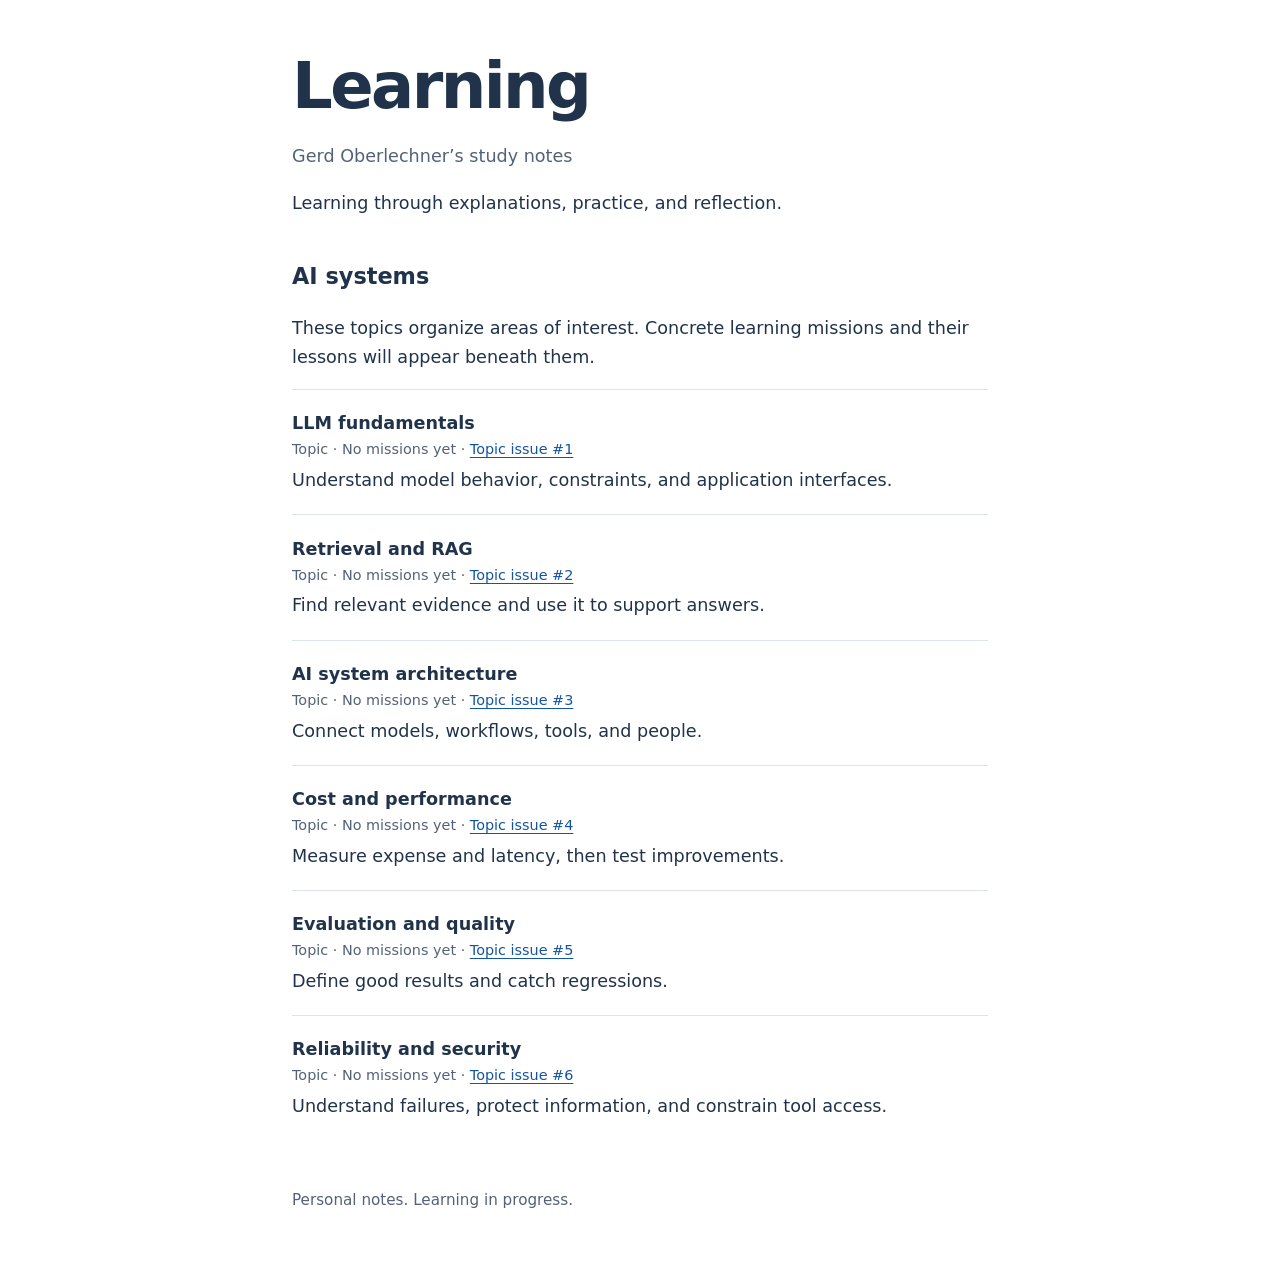
==== docs/index.html @ f7fe93d5 "Separate topics from learning missions" ====
<!doctype html>
<html lang="en">
<head>
  <meta charset="utf-8">
  <meta name="viewport" content="width=device-width, initial-scale=1">
  <meta name="description" content="Gerd’s personal learning missions, interactive lessons, and reference materials.">
  <title>Learning — Gerd Oberlechner</title>
  <style>
    :root { color-scheme: light; --ink: #20334b; --link: #1454a0; --muted: #536278; --line: #dce4ed; --paper: #ffffff; }
    * { box-sizing: border-box; }
    body { margin: 0; background: var(--paper); color: var(--ink); font: 1.1rem/1.65 system-ui, sans-serif; }
    main { max-width: 46rem; margin: auto; padding: 3rem 1.25rem; }
    h1 { margin: 0; font-size: clamp(2.5rem, 8vw, 4rem); line-height: 1.2; letter-spacing: -.04em; }
    h2 { margin-top: 2.5rem; font-size: 1.4rem; }
    p { max-width: 65ch; }
    .byline, .status, footer { color: var(--muted); }
    ul { list-style: none; padding: 0; }
    li { padding: 1.2rem 0; border-top: 1px solid var(--line); }
    li p { margin: .25rem 0 0; }
    .status { display: block; font-size: .9rem; }
    a { color: var(--link); text-underline-offset: .2em; }
    a:hover { text-decoration-thickness: 2px; }
    a:focus-visible { outline: 3px solid var(--link); outline-offset: 4px; }
    footer { margin-top: 3rem; font-size: .95rem; }
  </style>
</head>
<body>
  <main>
    <header>
      <h1>Learning</h1>
      <p class="byline">Gerd Oberlechner’s study notes</p>
      <p>Learning through explanations, practice, and reflection.</p>
    </header>
    <section aria-labelledby="topics">
      <h2 id="topics">AI systems</h2>
      <p>These topics organize areas of interest. Concrete learning missions and their lessons will appear beneath them.</p>
      <ul>
        <li><strong>LLM fundamentals</strong><span class="status">Topic · No missions yet · <a href="https://github.com/geoberle/learning/issues/1">Topic issue #1</a></span><p>Understand model behavior, constraints, and application interfaces.</p></li>
        <li><strong>Retrieval and RAG</strong><span class="status">Topic · No missions yet · <a href="https://github.com/geoberle/learning/issues/2">Topic issue #2</a></span><p>Find relevant evidence and use it to support answers.</p></li>
        <li><strong>AI system architecture</strong><span class="status">Topic · No missions yet · <a href="https://github.com/geoberle/learning/issues/3">Topic issue #3</a></span><p>Connect models, workflows, tools, and people.</p></li>
        <li><strong>Cost and performance</strong><span class="status">Topic · No missions yet · <a href="https://github.com/geoberle/learning/issues/4">Topic issue #4</a></span><p>Measure expense and latency, then test improvements.</p></li>
        <li><strong>Evaluation and quality</strong><span class="status">Topic · No missions yet · <a href="https://github.com/geoberle/learning/issues/5">Topic issue #5</a></span><p>Define good results and catch regressions.</p></li>
        <li><strong>Reliability and security</strong><span class="status">Topic · No missions yet · <a href="https://github.com/geoberle/learning/issues/6">Topic issue #6</a></span><p>Understand failures, protect information, and constrain tool access.</p></li>
      </ul>
    </section>
    <footer>Personal notes. Learning in progress.</footer>
  </main>
</body>
</html>
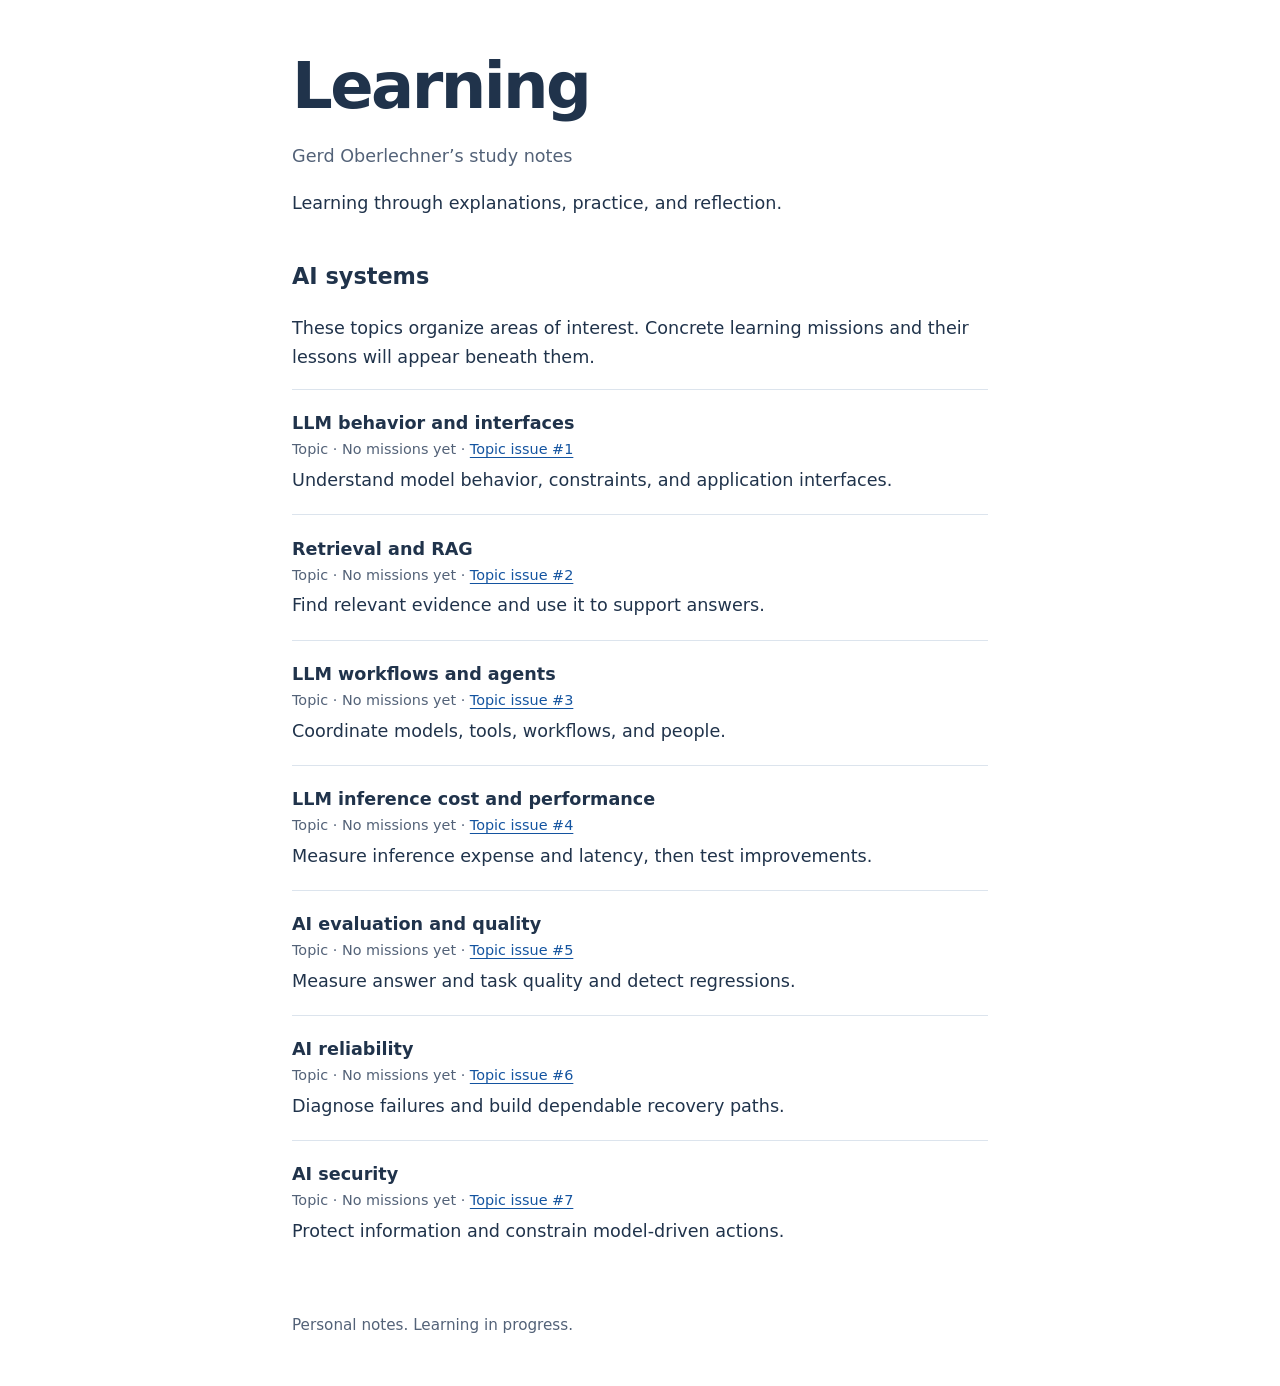
==== commit 8c351ab1: "Sharpen learning topics and separate reliability from security" ====
--- a/docs/index.html
+++ b/docs/index.html
@@ -35,12 +35,13 @@
       <h2 id="topics">AI systems</h2>
       <p>These topics organize areas of interest. Concrete learning missions and their lessons will appear beneath them.</p>
       <ul>
-        <li><strong>LLM fundamentals</strong><span class="status">Topic · No missions yet · <a href="https://github.com/geoberle/learning/issues/1">Topic issue #1</a></span><p>Understand model behavior, constraints, and application interfaces.</p></li>
+        <li><strong>LLM behavior and interfaces</strong><span class="status">Topic · No missions yet · <a href="https://github.com/geoberle/learning/issues/1">Topic issue #1</a></span><p>Understand model behavior, constraints, and application interfaces.</p></li>
         <li><strong>Retrieval and RAG</strong><span class="status">Topic · No missions yet · <a href="https://github.com/geoberle/learning/issues/2">Topic issue #2</a></span><p>Find relevant evidence and use it to support answers.</p></li>
-        <li><strong>AI system architecture</strong><span class="status">Topic · No missions yet · <a href="https://github.com/geoberle/learning/issues/3">Topic issue #3</a></span><p>Connect models, workflows, tools, and people.</p></li>
-        <li><strong>Cost and performance</strong><span class="status">Topic · No missions yet · <a href="https://github.com/geoberle/learning/issues/4">Topic issue #4</a></span><p>Measure expense and latency, then test improvements.</p></li>
-        <li><strong>Evaluation and quality</strong><span class="status">Topic · No missions yet · <a href="https://github.com/geoberle/learning/issues/5">Topic issue #5</a></span><p>Define good results and catch regressions.</p></li>
-        <li><strong>Reliability and security</strong><span class="status">Topic · No missions yet · <a href="https://github.com/geoberle/learning/issues/6">Topic issue #6</a></span><p>Understand failures, protect information, and constrain tool access.</p></li>
+        <li><strong>LLM workflows and agents</strong><span class="status">Topic · No missions yet · <a href="https://github.com/geoberle/learning/issues/3">Topic issue #3</a></span><p>Coordinate models, tools, workflows, and people.</p></li>
+        <li><strong>LLM inference cost and performance</strong><span class="status">Topic · No missions yet · <a href="https://github.com/geoberle/learning/issues/4">Topic issue #4</a></span><p>Measure inference expense and latency, then test improvements.</p></li>
+        <li><strong>AI evaluation and quality</strong><span class="status">Topic · No missions yet · <a href="https://github.com/geoberle/learning/issues/5">Topic issue #5</a></span><p>Measure answer and task quality and detect regressions.</p></li>
+        <li><strong>AI reliability</strong><span class="status">Topic · No missions yet · <a href="https://github.com/geoberle/learning/issues/6">Topic issue #6</a></span><p>Diagnose failures and build dependable recovery paths.</p></li>
+        <li><strong>AI security</strong><span class="status">Topic · No missions yet · <a href="https://github.com/geoberle/learning/issues/7">Topic issue #7</a></span><p>Protect information and constrain model-driven actions.</p></li>
       </ul>
     </section>
     <footer>Personal notes. Learning in progress.</footer>
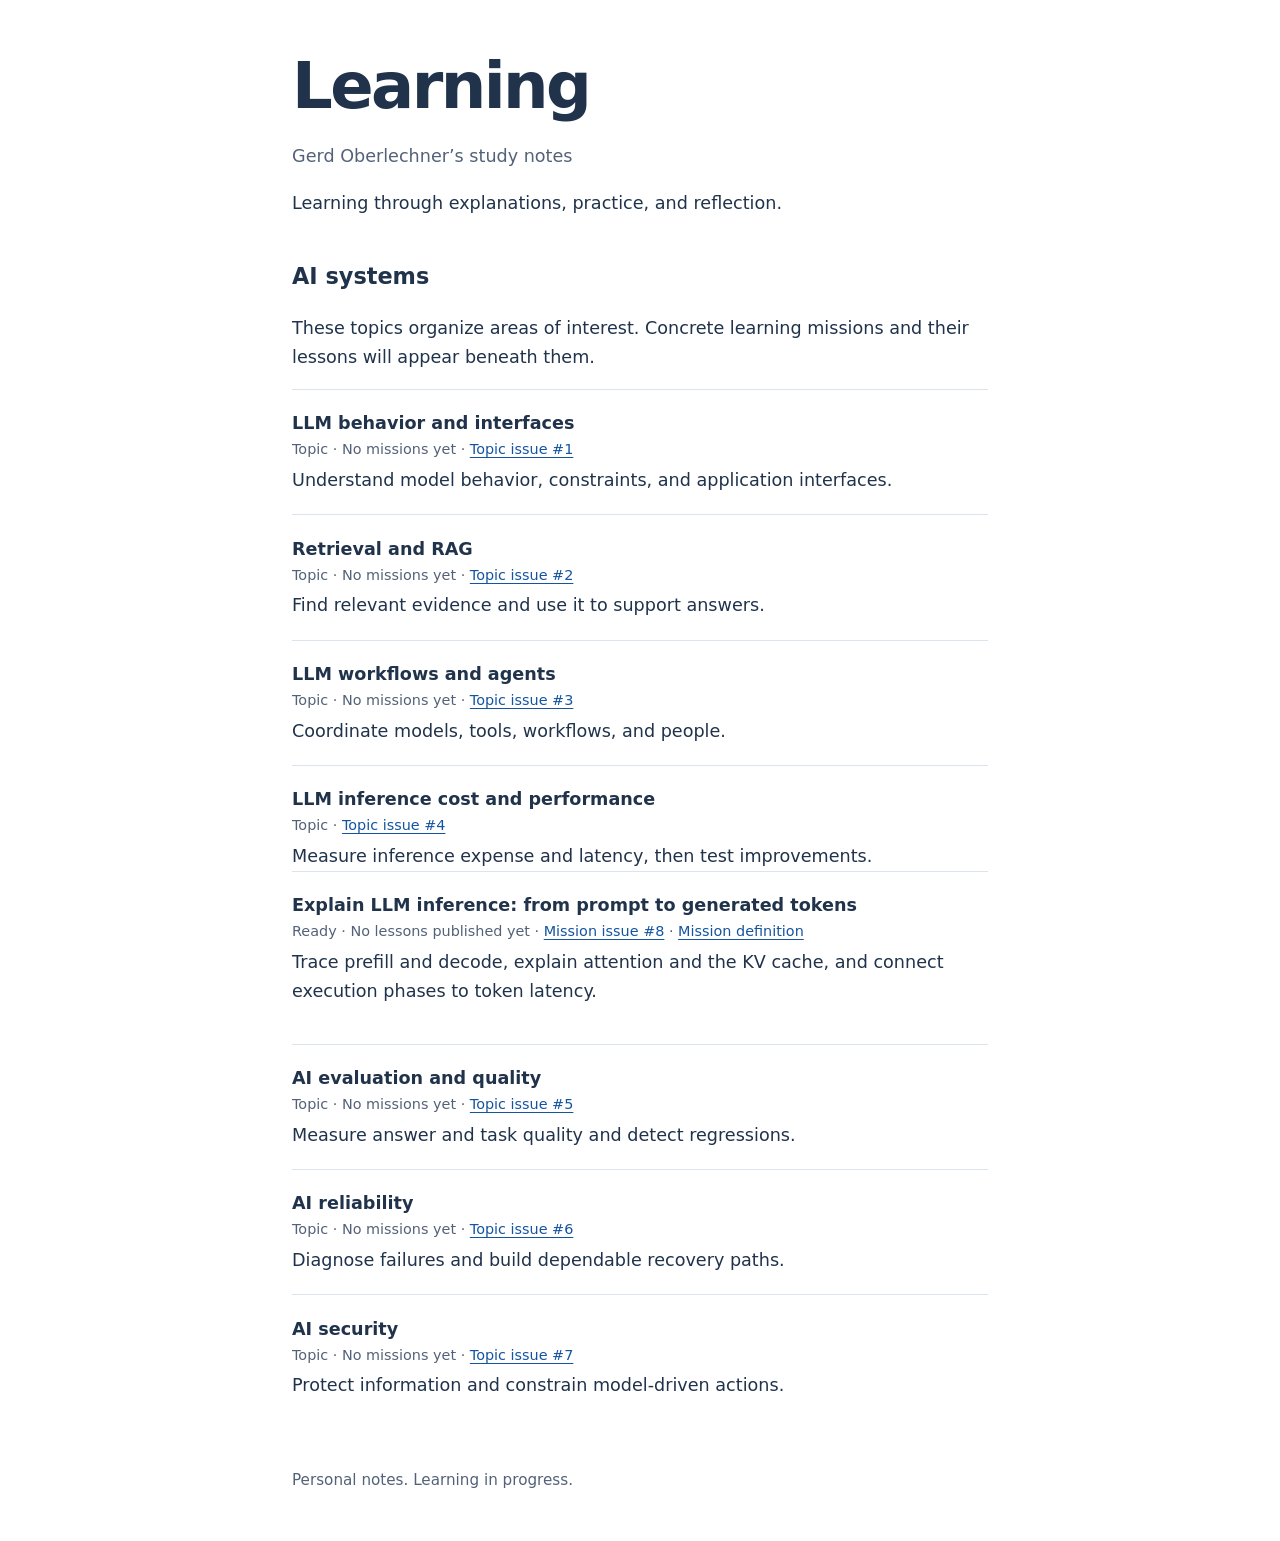
==== commit 5fceae4a: "Add mission to explain LLM inference" ====
--- a/docs/index.html
+++ b/docs/index.html
@@ -38,7 +38,11 @@
         <li><strong>LLM behavior and interfaces</strong><span class="status">Topic · No missions yet · <a href="https://github.com/geoberle/learning/issues/1">Topic issue #1</a></span><p>Understand model behavior, constraints, and application interfaces.</p></li>
         <li><strong>Retrieval and RAG</strong><span class="status">Topic · No missions yet · <a href="https://github.com/geoberle/learning/issues/2">Topic issue #2</a></span><p>Find relevant evidence and use it to support answers.</p></li>
         <li><strong>LLM workflows and agents</strong><span class="status">Topic · No missions yet · <a href="https://github.com/geoberle/learning/issues/3">Topic issue #3</a></span><p>Coordinate models, tools, workflows, and people.</p></li>
-        <li><strong>LLM inference cost and performance</strong><span class="status">Topic · No missions yet · <a href="https://github.com/geoberle/learning/issues/4">Topic issue #4</a></span><p>Measure inference expense and latency, then test improvements.</p></li>
+        <li><strong>LLM inference cost and performance</strong><span class="status">Topic · <a href="https://github.com/geoberle/learning/issues/4">Topic issue #4</a></span><p>Measure inference expense and latency, then test improvements.</p>
+          <ul>
+            <li><strong>Explain LLM inference: from prompt to generated tokens</strong><span class="status">Ready · No lessons published yet · <a href="https://github.com/geoberle/learning/issues/8">Mission issue #8</a> · <a href="https://github.com/geoberle/learning/blob/main/docs/ai/llm-inference/MISSION.md">Mission definition</a></span><p>Trace prefill and decode, explain attention and the KV cache, and connect execution phases to token latency.</p></li>
+          </ul>
+        </li>
         <li><strong>AI evaluation and quality</strong><span class="status">Topic · No missions yet · <a href="https://github.com/geoberle/learning/issues/5">Topic issue #5</a></span><p>Measure answer and task quality and detect regressions.</p></li>
         <li><strong>AI reliability</strong><span class="status">Topic · No missions yet · <a href="https://github.com/geoberle/learning/issues/6">Topic issue #6</a></span><p>Diagnose failures and build dependable recovery paths.</p></li>
         <li><strong>AI security</strong><span class="status">Topic · No missions yet · <a href="https://github.com/geoberle/learning/issues/7">Topic issue #7</a></span><p>Protect information and constrain model-driven actions.</p></li>
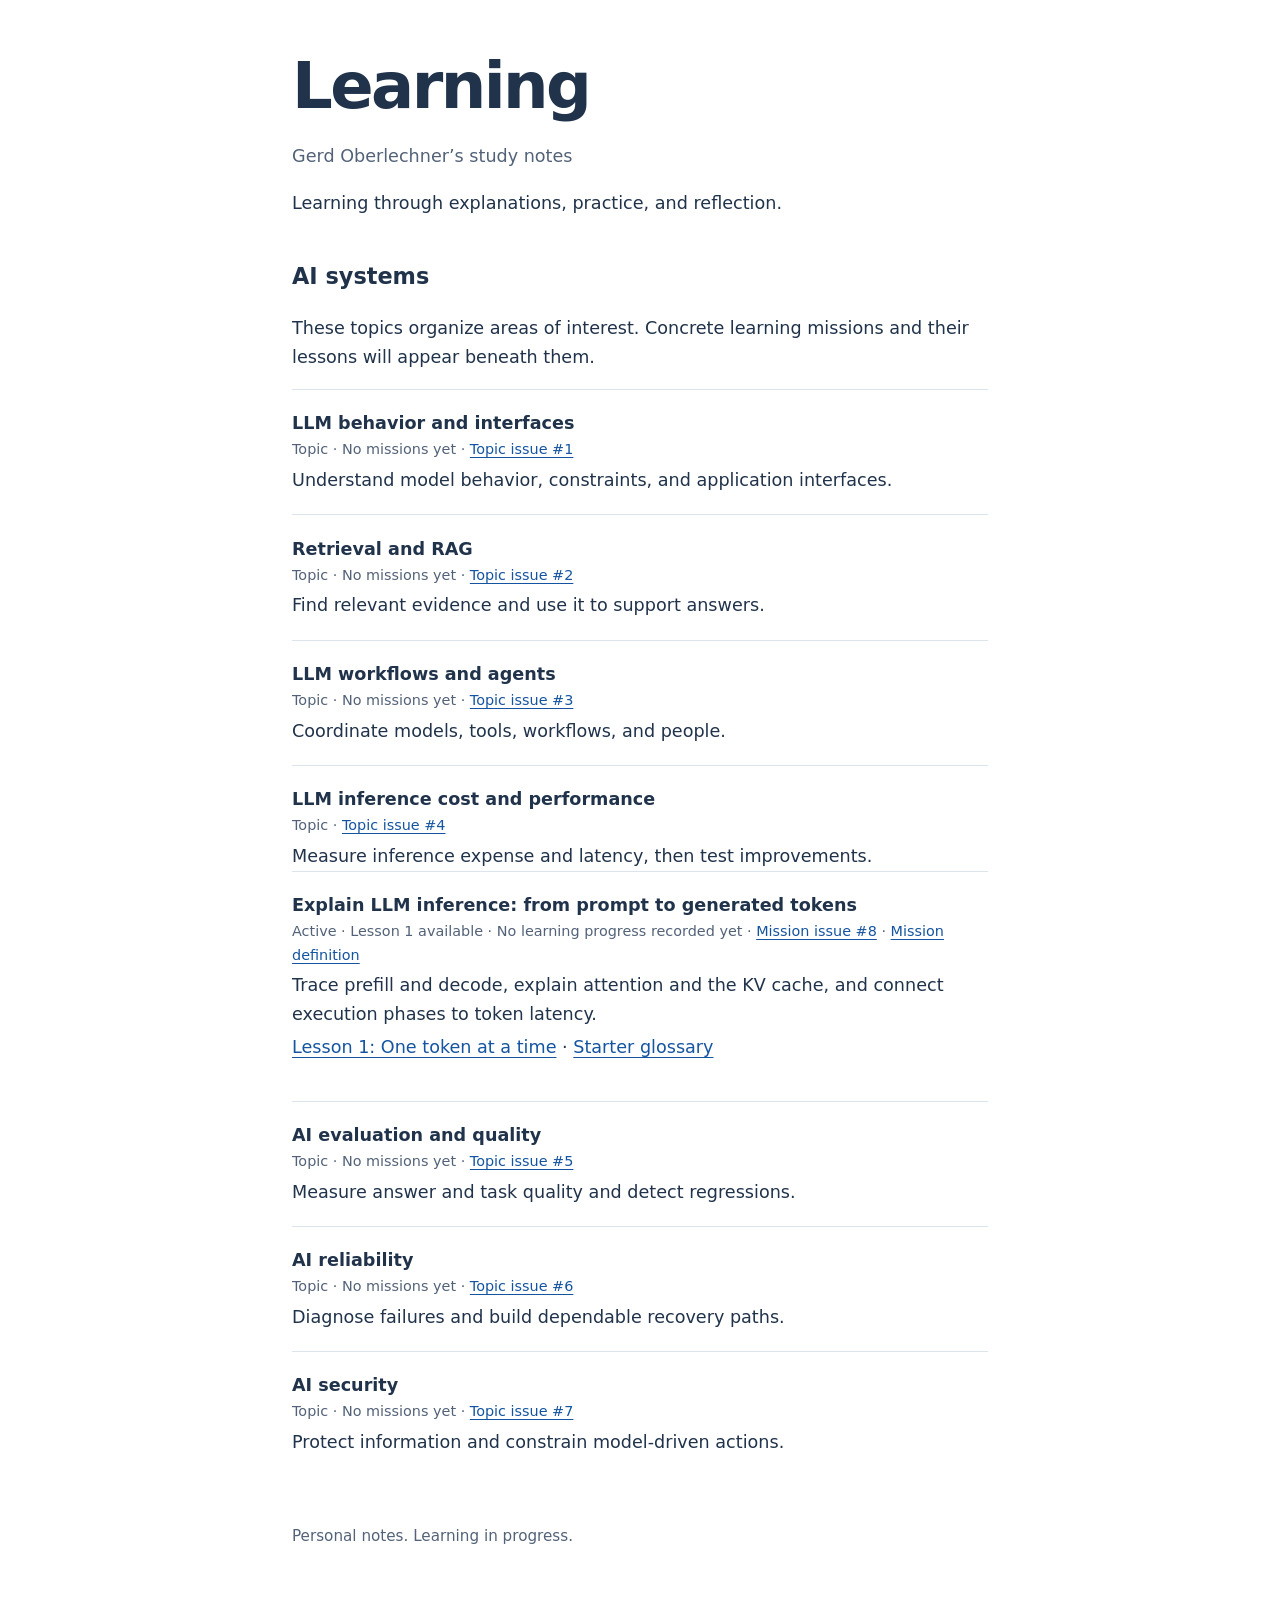
==== commit 14ee08dc: "Start LLM inference mission with token generation lesson" ====
--- a/docs/index.html
+++ b/docs/index.html
@@ -40,7 +40,7 @@
         <li><strong>LLM workflows and agents</strong><span class="status">Topic · No missions yet · <a href="https://github.com/geoberle/learning/issues/3">Topic issue #3</a></span><p>Coordinate models, tools, workflows, and people.</p></li>
         <li><strong>LLM inference cost and performance</strong><span class="status">Topic · <a href="https://github.com/geoberle/learning/issues/4">Topic issue #4</a></span><p>Measure inference expense and latency, then test improvements.</p>
           <ul>
-            <li><strong>Explain LLM inference: from prompt to generated tokens</strong><span class="status">Ready · No lessons published yet · <a href="https://github.com/geoberle/learning/issues/8">Mission issue #8</a> · <a href="https://github.com/geoberle/learning/blob/main/docs/ai/llm-inference/MISSION.md">Mission definition</a></span><p>Trace prefill and decode, explain attention and the KV cache, and connect execution phases to token latency.</p></li>
+            <li><strong>Explain LLM inference: from prompt to generated tokens</strong><span class="status">Active · Lesson 1 available · No learning progress recorded yet · <a href="https://github.com/geoberle/learning/issues/8">Mission issue #8</a> · <a href="https://github.com/geoberle/learning/blob/main/docs/ai/llm-inference/MISSION.md">Mission definition</a></span><p>Trace prefill and decode, explain attention and the KV cache, and connect execution phases to token latency.</p><p><a href="ai/llm-inference/lessons/0001-one-token-at-a-time.html">Lesson 1: One token at a time</a> · <a href="ai/llm-inference/reference/glossary.html">Starter glossary</a></p></li>
           </ul>
         </li>
         <li><strong>AI evaluation and quality</strong><span class="status">Topic · No missions yet · <a href="https://github.com/geoberle/learning/issues/5">Topic issue #5</a></span><p>Measure answer and task quality and detect regressions.</p></li>
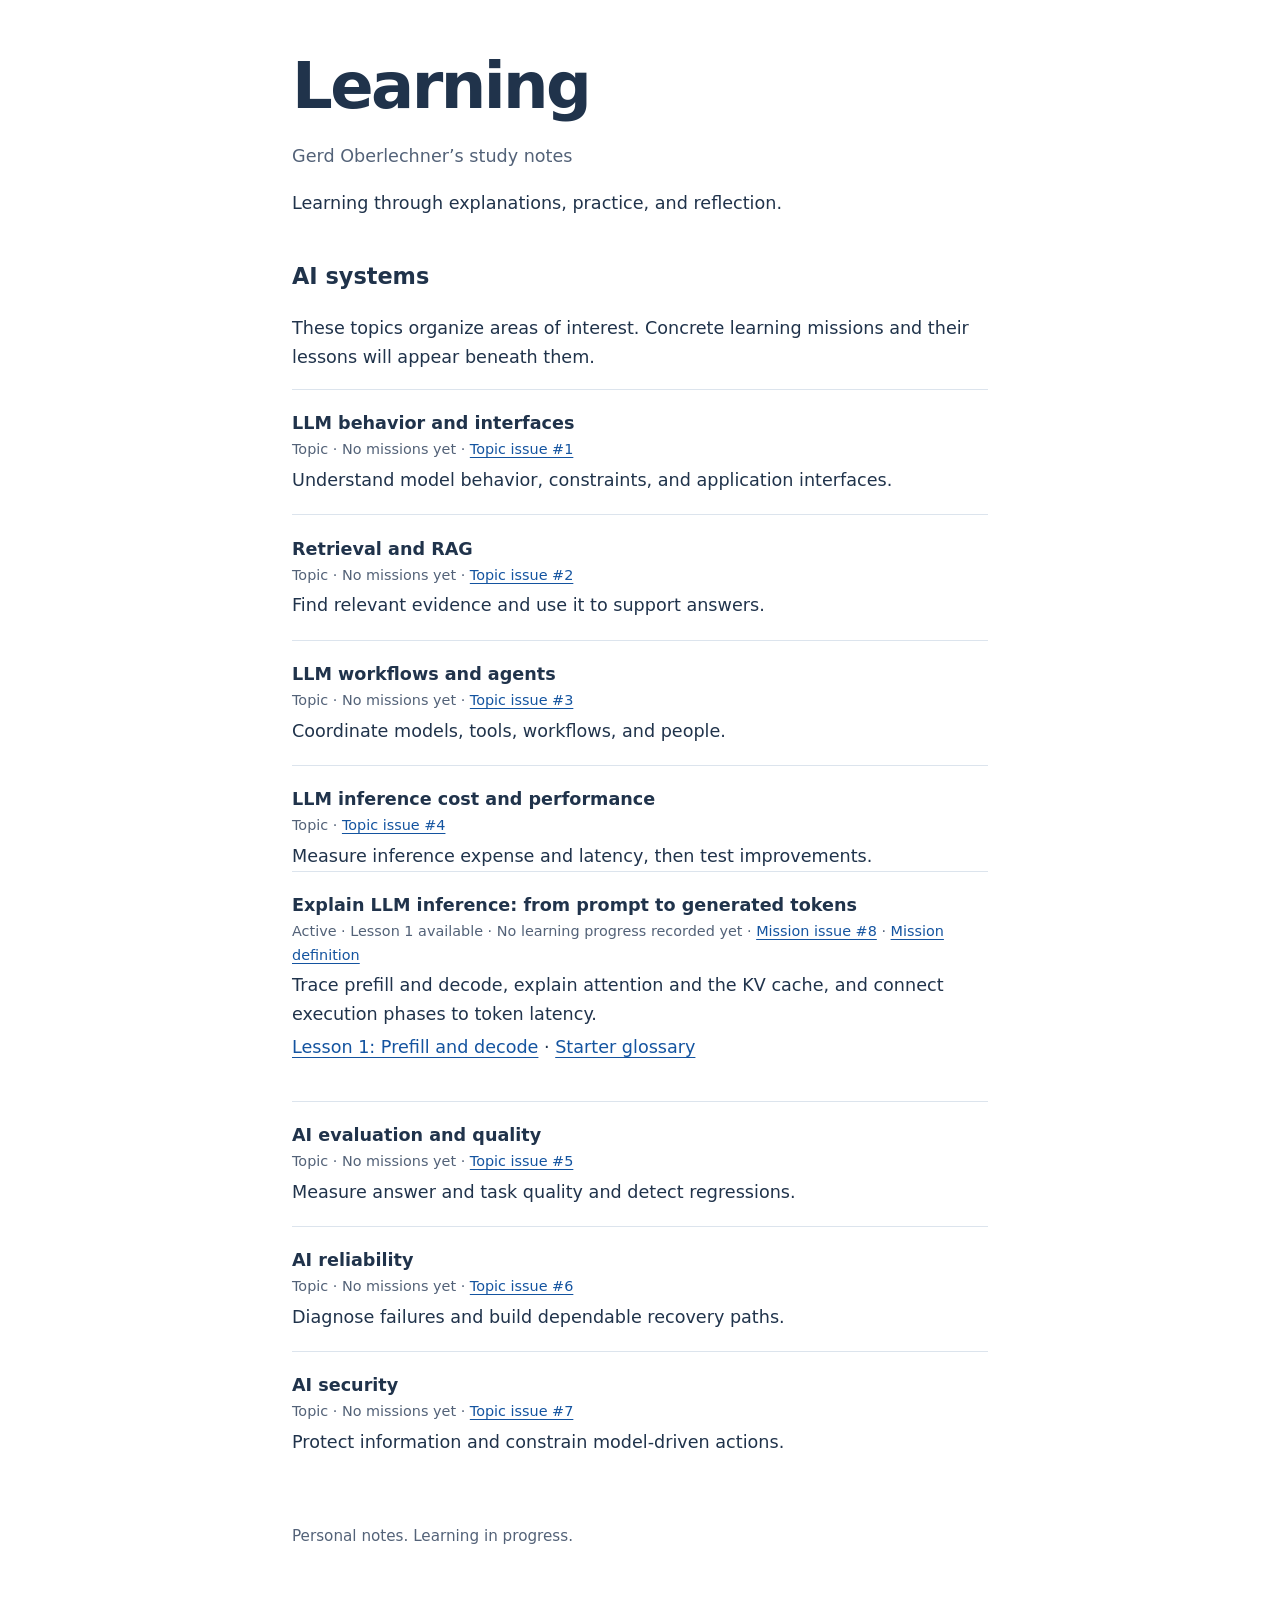
==== commit 30026ca7: "Extend concise first lesson through prefill and decode" ====
--- a/docs/index.html
+++ b/docs/index.html
@@ -40,7 +40,7 @@
         <li><strong>LLM workflows and agents</strong><span class="status">Topic · No missions yet · <a href="https://github.com/geoberle/learning/issues/3">Topic issue #3</a></span><p>Coordinate models, tools, workflows, and people.</p></li>
         <li><strong>LLM inference cost and performance</strong><span class="status">Topic · <a href="https://github.com/geoberle/learning/issues/4">Topic issue #4</a></span><p>Measure inference expense and latency, then test improvements.</p>
           <ul>
-            <li><strong>Explain LLM inference: from prompt to generated tokens</strong><span class="status">Active · Lesson 1 available · No learning progress recorded yet · <a href="https://github.com/geoberle/learning/issues/8">Mission issue #8</a> · <a href="https://github.com/geoberle/learning/blob/main/docs/ai/llm-inference/MISSION.md">Mission definition</a></span><p>Trace prefill and decode, explain attention and the KV cache, and connect execution phases to token latency.</p><p><a href="ai/llm-inference/lessons/0001-one-token-at-a-time.html">Lesson 1: One token at a time</a> · <a href="ai/llm-inference/reference/glossary.html">Starter glossary</a></p></li>
+            <li><strong>Explain LLM inference: from prompt to generated tokens</strong><span class="status">Active · Lesson 1 available · No learning progress recorded yet · <a href="https://github.com/geoberle/learning/issues/8">Mission issue #8</a> · <a href="https://github.com/geoberle/learning/blob/main/docs/ai/llm-inference/MISSION.md">Mission definition</a></span><p>Trace prefill and decode, explain attention and the KV cache, and connect execution phases to token latency.</p><p><a href="ai/llm-inference/lessons/0001-one-token-at-a-time.html">Lesson 1: Prefill and decode</a> · <a href="ai/llm-inference/reference/glossary.html">Starter glossary</a></p></li>
           </ul>
         </li>
         <li><strong>AI evaluation and quality</strong><span class="status">Topic · No missions yet · <a href="https://github.com/geoberle/learning/issues/5">Topic issue #5</a></span><p>Measure answer and task quality and detect regressions.</p></li>
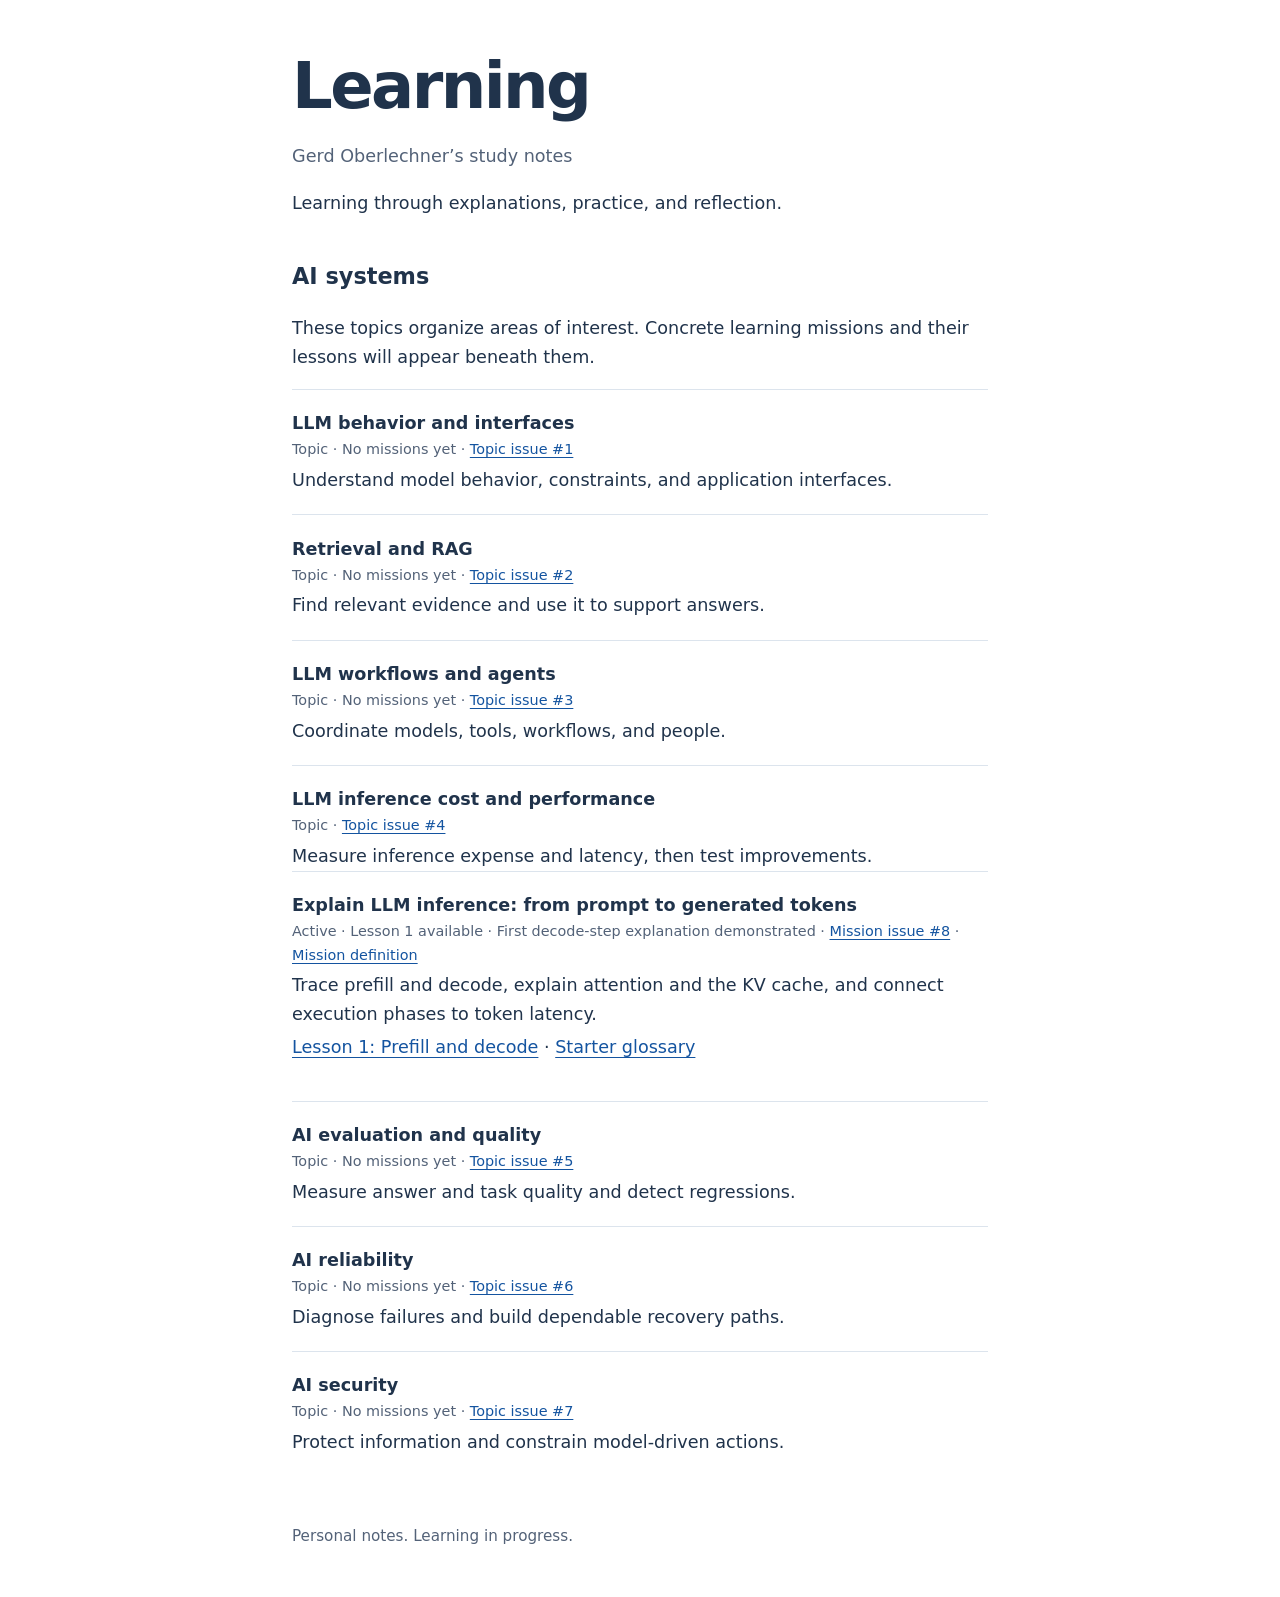
==== commit b4baf48b: "Record understanding of the first decode step" ====
--- a/docs/index.html
+++ b/docs/index.html
@@ -40,7 +40,7 @@
         <li><strong>LLM workflows and agents</strong><span class="status">Topic · No missions yet · <a href="https://github.com/geoberle/learning/issues/3">Topic issue #3</a></span><p>Coordinate models, tools, workflows, and people.</p></li>
         <li><strong>LLM inference cost and performance</strong><span class="status">Topic · <a href="https://github.com/geoberle/learning/issues/4">Topic issue #4</a></span><p>Measure inference expense and latency, then test improvements.</p>
           <ul>
-            <li><strong>Explain LLM inference: from prompt to generated tokens</strong><span class="status">Active · Lesson 1 available · No learning progress recorded yet · <a href="https://github.com/geoberle/learning/issues/8">Mission issue #8</a> · <a href="https://github.com/geoberle/learning/blob/main/docs/ai/llm-inference/MISSION.md">Mission definition</a></span><p>Trace prefill and decode, explain attention and the KV cache, and connect execution phases to token latency.</p><p><a href="ai/llm-inference/lessons/0001-one-token-at-a-time.html">Lesson 1: Prefill and decode</a> · <a href="ai/llm-inference/reference/glossary.html">Starter glossary</a></p></li>
+            <li><strong>Explain LLM inference: from prompt to generated tokens</strong><span class="status">Active · Lesson 1 available · First decode-step explanation demonstrated · <a href="https://github.com/geoberle/learning/issues/8">Mission issue #8</a> · <a href="https://github.com/geoberle/learning/blob/main/docs/ai/llm-inference/MISSION.md">Mission definition</a></span><p>Trace prefill and decode, explain attention and the KV cache, and connect execution phases to token latency.</p><p><a href="ai/llm-inference/lessons/0001-one-token-at-a-time.html">Lesson 1: Prefill and decode</a> · <a href="ai/llm-inference/reference/glossary.html">Starter glossary</a></p></li>
           </ul>
         </li>
         <li><strong>AI evaluation and quality</strong><span class="status">Topic · No missions yet · <a href="https://github.com/geoberle/learning/issues/5">Topic issue #5</a></span><p>Measure answer and task quality and detect regressions.</p></li>
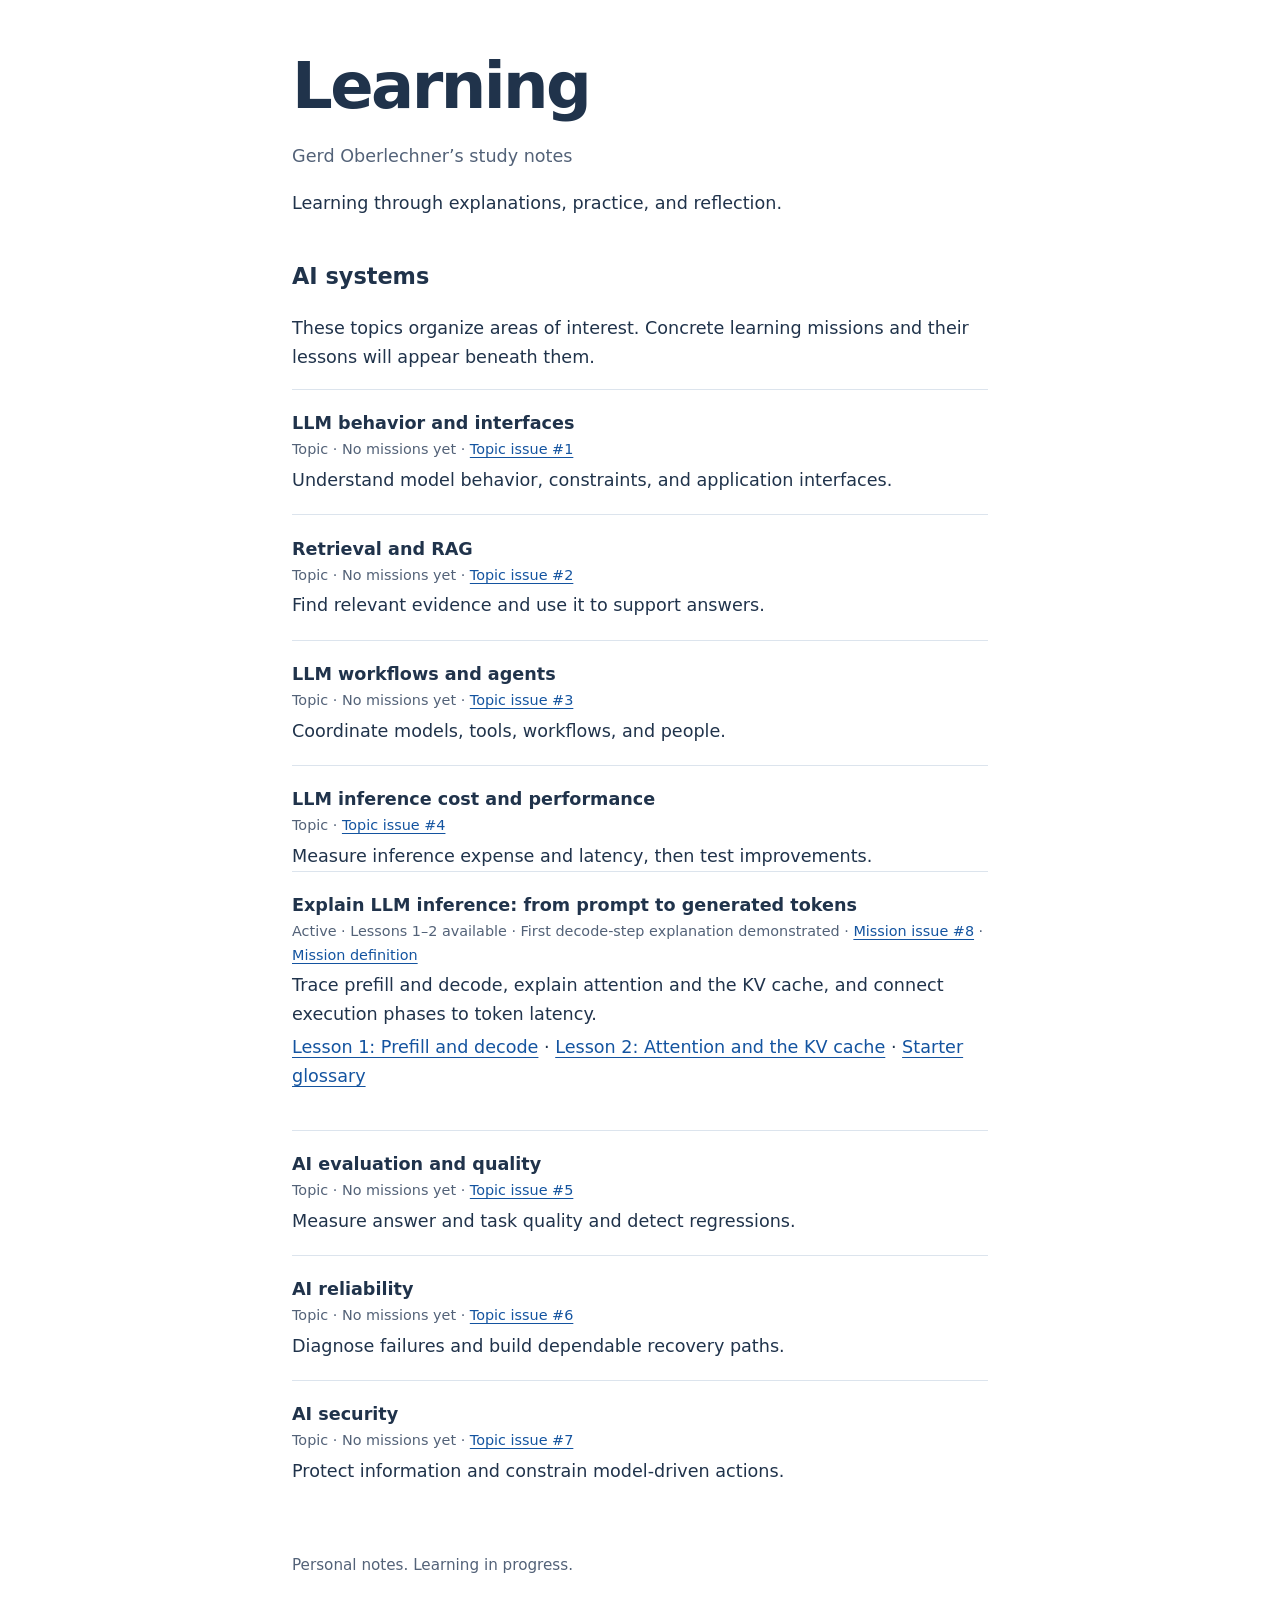
==== commit 9cc79d08: "Teach attention and KV cache reuse with a visual example" ====
--- a/docs/index.html
+++ b/docs/index.html
@@ -40,7 +40,7 @@
         <li><strong>LLM workflows and agents</strong><span class="status">Topic · No missions yet · <a href="https://github.com/geoberle/learning/issues/3">Topic issue #3</a></span><p>Coordinate models, tools, workflows, and people.</p></li>
         <li><strong>LLM inference cost and performance</strong><span class="status">Topic · <a href="https://github.com/geoberle/learning/issues/4">Topic issue #4</a></span><p>Measure inference expense and latency, then test improvements.</p>
           <ul>
-            <li><strong>Explain LLM inference: from prompt to generated tokens</strong><span class="status">Active · Lesson 1 available · First decode-step explanation demonstrated · <a href="https://github.com/geoberle/learning/issues/8">Mission issue #8</a> · <a href="https://github.com/geoberle/learning/blob/main/docs/ai/llm-inference/MISSION.md">Mission definition</a></span><p>Trace prefill and decode, explain attention and the KV cache, and connect execution phases to token latency.</p><p><a href="ai/llm-inference/lessons/0001-one-token-at-a-time.html">Lesson 1: Prefill and decode</a> · <a href="ai/llm-inference/reference/glossary.html">Starter glossary</a></p></li>
+            <li><strong>Explain LLM inference: from prompt to generated tokens</strong><span class="status">Active · Lessons 1–2 available · First decode-step explanation demonstrated · <a href="https://github.com/geoberle/learning/issues/8">Mission issue #8</a> · <a href="https://github.com/geoberle/learning/blob/main/docs/ai/llm-inference/MISSION.md">Mission definition</a></span><p>Trace prefill and decode, explain attention and the KV cache, and connect execution phases to token latency.</p><p><a href="ai/llm-inference/lessons/0001-one-token-at-a-time.html">Lesson 1: Prefill and decode</a> · <a href="ai/llm-inference/lessons/0002-attention-and-the-kv-cache.html">Lesson 2: Attention and the KV cache</a> · <a href="ai/llm-inference/reference/glossary.html">Starter glossary</a></p></li>
           </ul>
         </li>
         <li><strong>AI evaluation and quality</strong><span class="status">Topic · No missions yet · <a href="https://github.com/geoberle/learning/issues/5">Topic issue #5</a></span><p>Measure answer and task quality and detect regressions.</p></li>
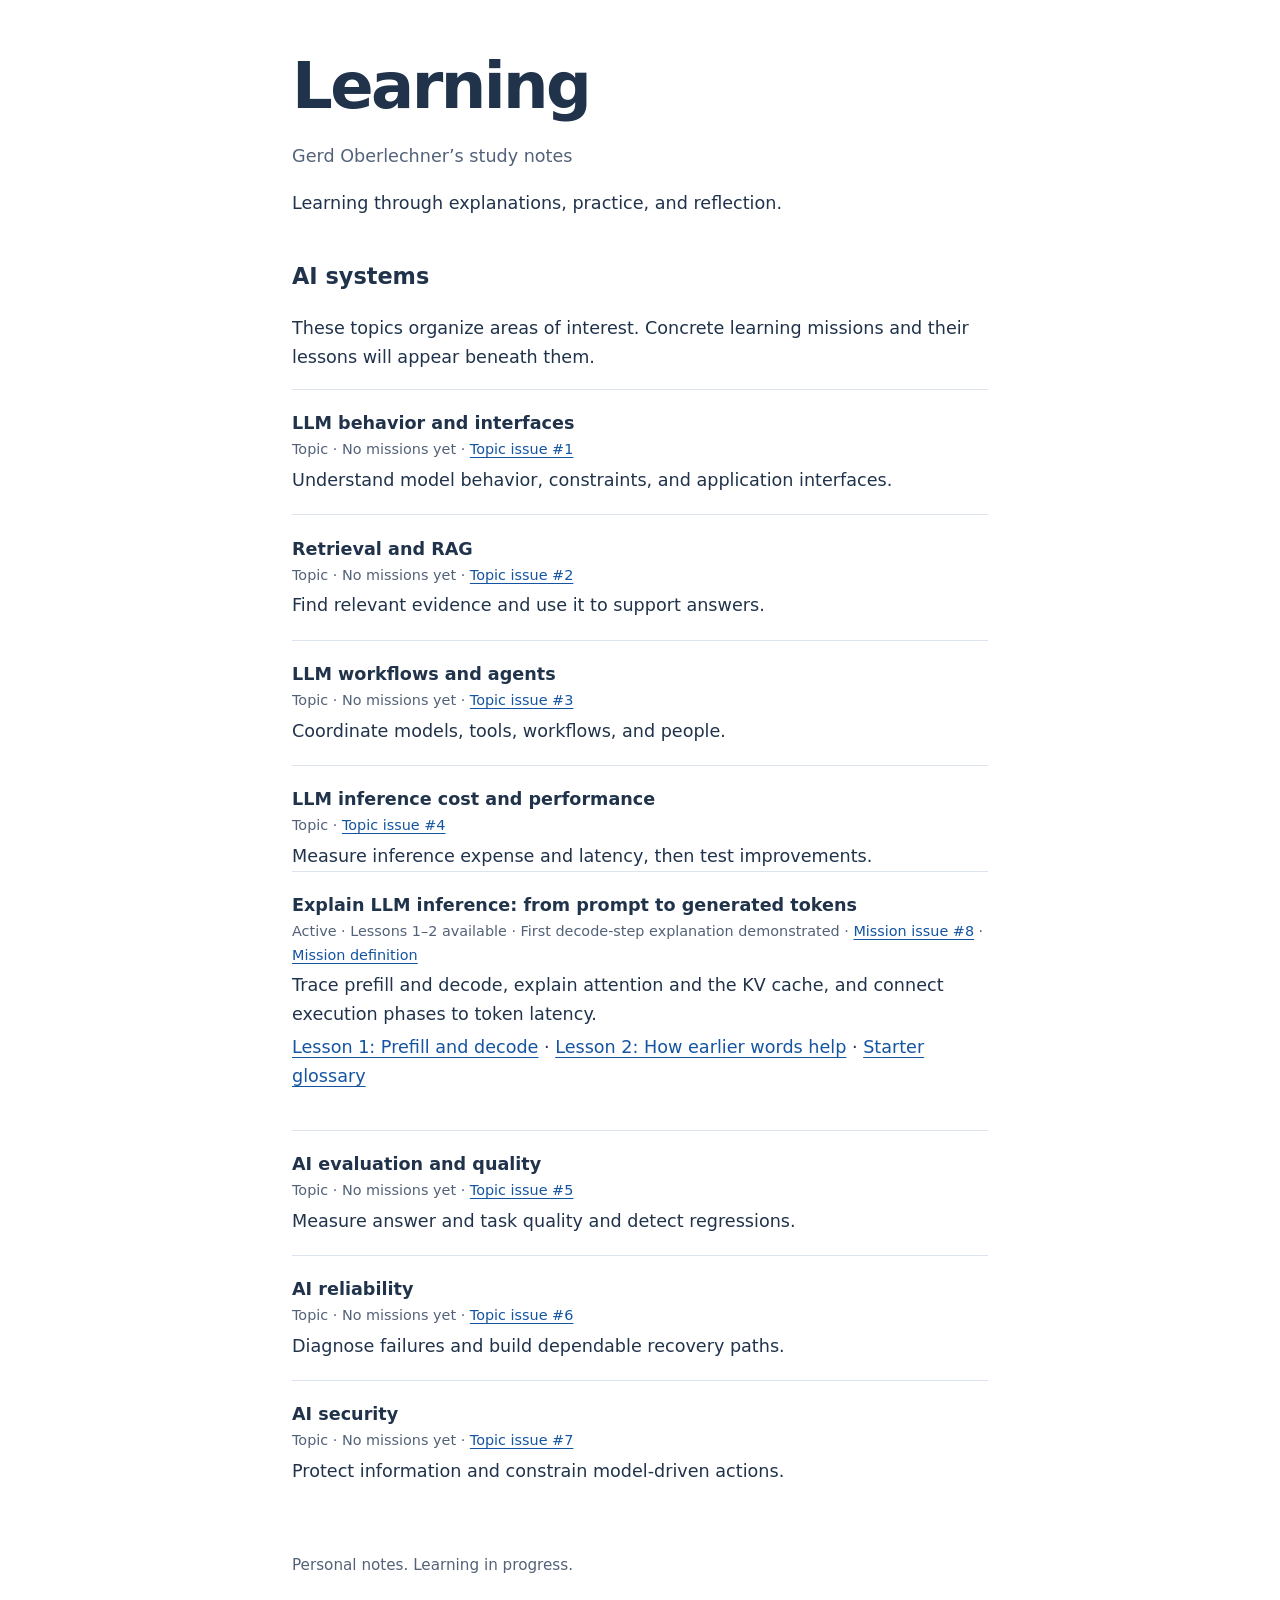
==== commit 3de1aa9d: "Introduce attention through concrete examples before terminology" ====
--- a/docs/index.html
+++ b/docs/index.html
@@ -40,7 +40,7 @@
         <li><strong>LLM workflows and agents</strong><span class="status">Topic · No missions yet · <a href="https://github.com/geoberle/learning/issues/3">Topic issue #3</a></span><p>Coordinate models, tools, workflows, and people.</p></li>
         <li><strong>LLM inference cost and performance</strong><span class="status">Topic · <a href="https://github.com/geoberle/learning/issues/4">Topic issue #4</a></span><p>Measure inference expense and latency, then test improvements.</p>
           <ul>
-            <li><strong>Explain LLM inference: from prompt to generated tokens</strong><span class="status">Active · Lessons 1–2 available · First decode-step explanation demonstrated · <a href="https://github.com/geoberle/learning/issues/8">Mission issue #8</a> · <a href="https://github.com/geoberle/learning/blob/main/docs/ai/llm-inference/MISSION.md">Mission definition</a></span><p>Trace prefill and decode, explain attention and the KV cache, and connect execution phases to token latency.</p><p><a href="ai/llm-inference/lessons/0001-one-token-at-a-time.html">Lesson 1: Prefill and decode</a> · <a href="ai/llm-inference/lessons/0002-attention-and-the-kv-cache.html">Lesson 2: Attention and the KV cache</a> · <a href="ai/llm-inference/reference/glossary.html">Starter glossary</a></p></li>
+            <li><strong>Explain LLM inference: from prompt to generated tokens</strong><span class="status">Active · Lessons 1–2 available · First decode-step explanation demonstrated · <a href="https://github.com/geoberle/learning/issues/8">Mission issue #8</a> · <a href="https://github.com/geoberle/learning/blob/main/docs/ai/llm-inference/MISSION.md">Mission definition</a></span><p>Trace prefill and decode, explain attention and the KV cache, and connect execution phases to token latency.</p><p><a href="ai/llm-inference/lessons/0001-one-token-at-a-time.html">Lesson 1: Prefill and decode</a> · <a href="ai/llm-inference/lessons/0002-attention-and-the-kv-cache.html">Lesson 2: How earlier words help</a> · <a href="ai/llm-inference/reference/glossary.html">Starter glossary</a></p></li>
           </ul>
         </li>
         <li><strong>AI evaluation and quality</strong><span class="status">Topic · No missions yet · <a href="https://github.com/geoberle/learning/issues/5">Topic issue #5</a></span><p>Measure answer and task quality and detect regressions.</p></li>
